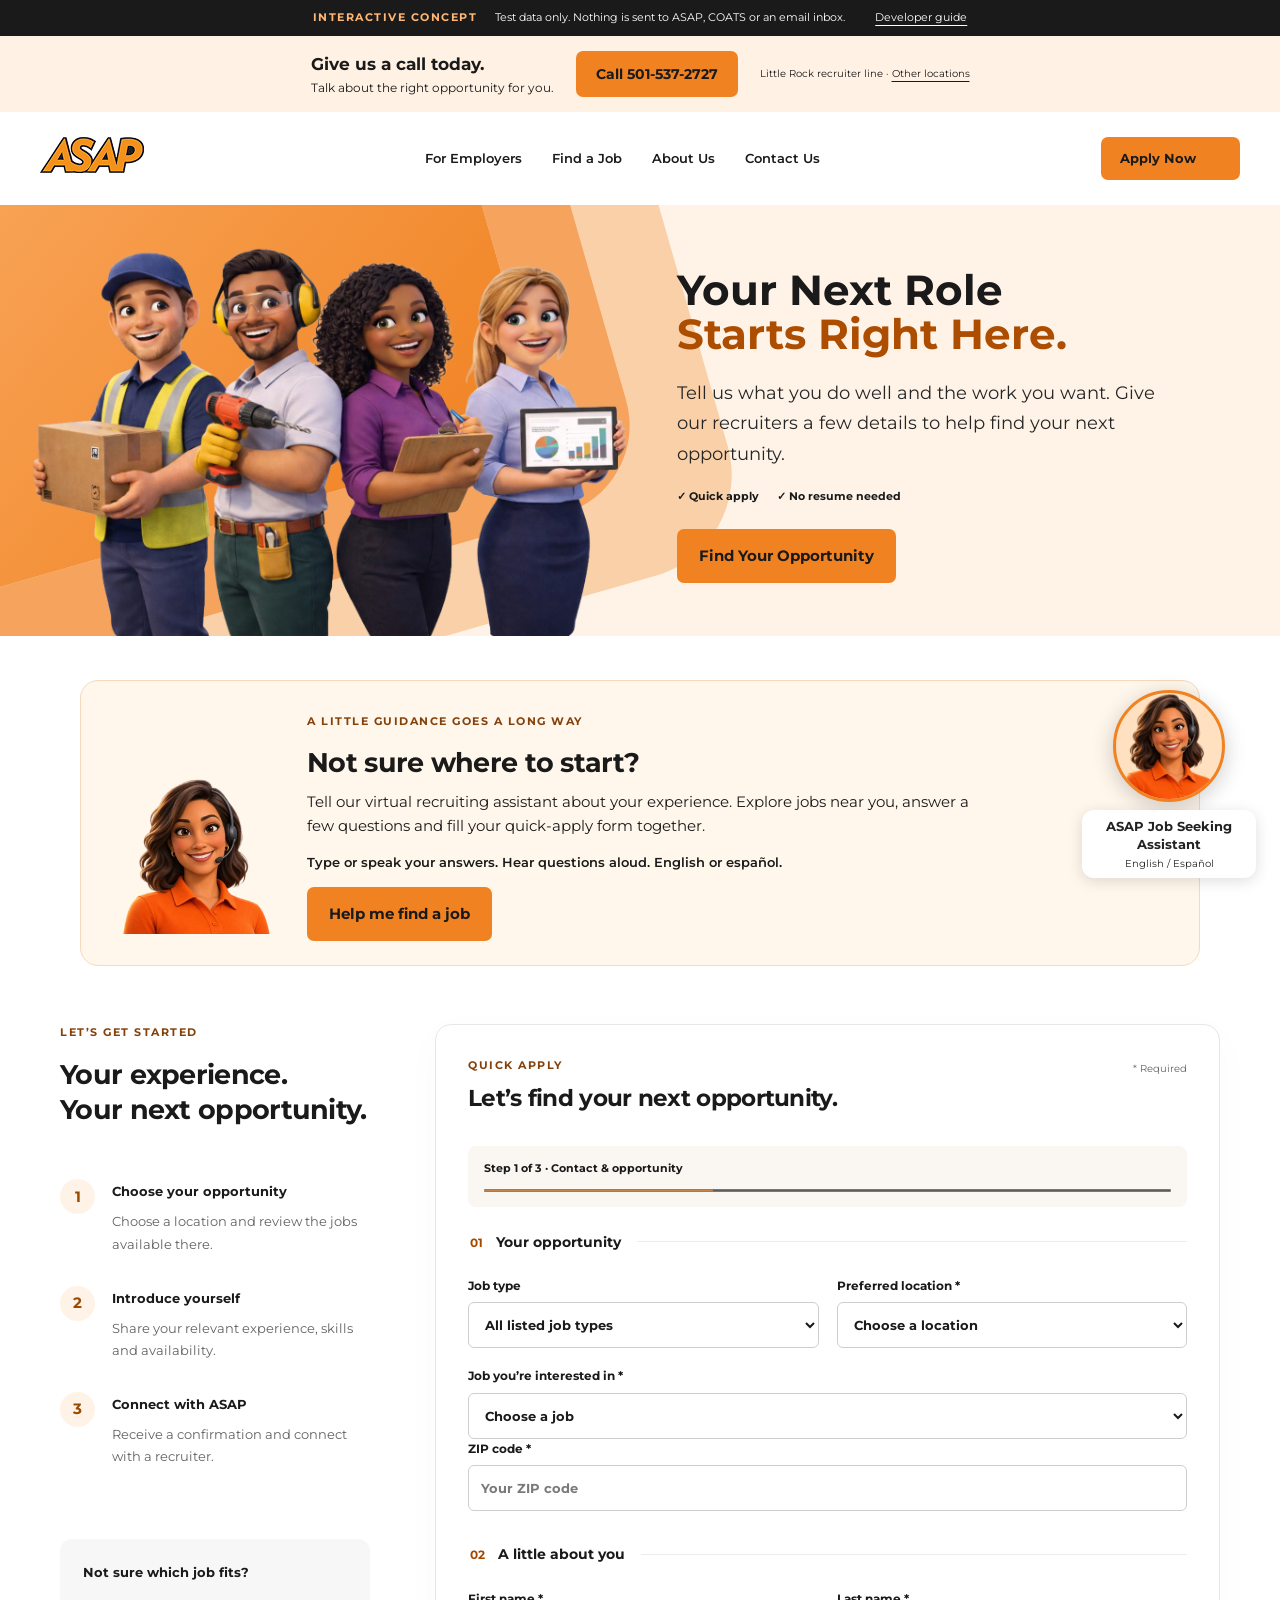
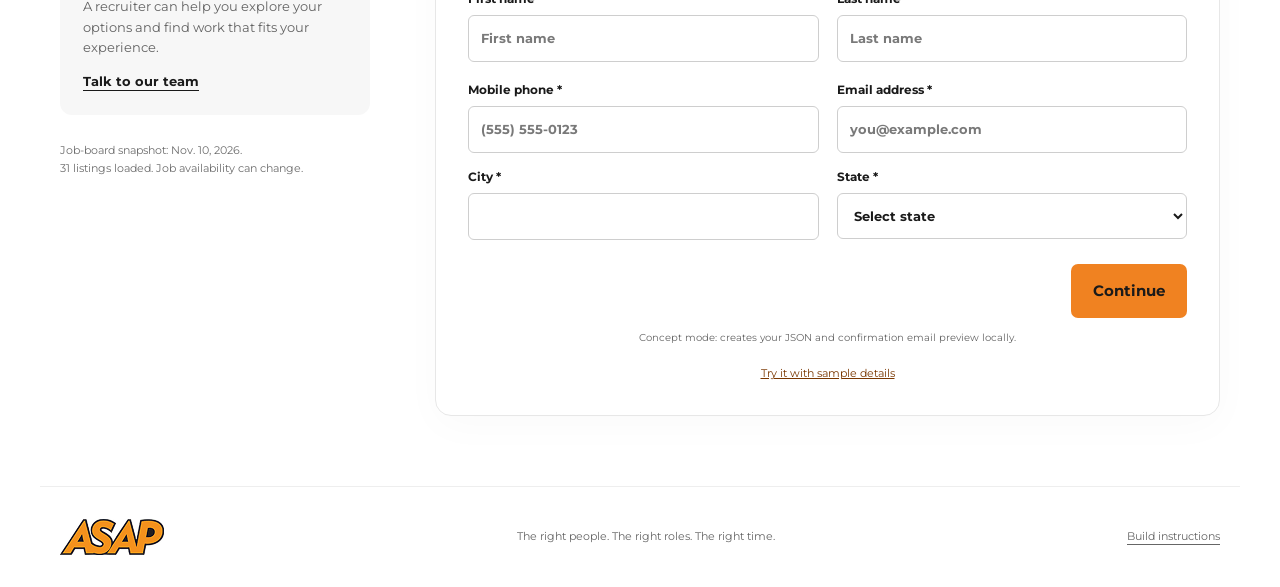
==== quick-apply/index.html @ 5addfa4e "Default to Google UK English Female and prioritize UK female device voices" ====
<!doctype html><html lang="en"><head><meta charset="utf-8"><meta name="viewport" content="width=device-width,initial-scale=1"><meta name="robots" content="noindex,nofollow"><title>Quick Apply | ASAP Personnel Services</title><link rel="stylesheet" href="styles.css?v=20261110-audio1"><link rel="stylesheet" href="recruiter.css?v=20261110-columns1"></head><body>
<div class="concept"><span>INTERACTIVE CONCEPT</span> Test data only. Nothing is sent to ASAP, COATS or an email inbox. <a href="build-guide.html">Developer guide </a></div>
<section class="call-banner" aria-label="Talk with an ASAP recruiter"><div><strong>Give us a call today.</strong><span>Talk about the right opportunity for you.</span></div><a class="button" href="tel:+15015372727">Call 501-537-2727</a><small>Little Rock recruiter line · <a href="https://asapworksforme.com/contact-us/" target="_blank" rel="noopener">Other locations</a></small></section><header><a href="https://asapworksforme.com/" aria-label="ASAP home"><img src="assets/logo.png" width="104" height="36" alt="ASAP Personnel Services"></a><nav aria-label="Main navigation"><a href="https://asapworksforme.com/for-employers/">For Employers</a><a href="https://asapworksforme.com/job-openings/">Find a Job</a><a href="https://asapworksforme.com/about-us/">About Us</a><a href="https://asapworksforme.com/contact-us/">Contact Us</a></nav><a class="button small" href="#application">Apply Now <span></span></a></header>
<main><noscript><p>This concept needs JavaScript. <a href="https://asapworksforme.com/contact-us/">Contact ASAP for help.</a></p></noscript><section class="hero"><div class="hero-art"><img src="assets/hero-industries.webp" alt="ASAP illustrated warehouse, skilled trade and office professionals"></div><div class="hero-copy"><h1>Your Next Role<br><em>Starts Right Here.</em></h1><p class="intro">Tell us what you do well and the work you want. Give our recruiters a few details to help find your next opportunity.</p><div class="pills"><span>✓ Quick apply</span><span>✓ No resume needed</span></div><a class="button" href="#application">Find Your Opportunity</a></div></section>
<section class="recruiter-intro" aria-labelledby="recruiterIntro"><img src="assets/recruiter.webp" alt="Illustrated ASAP recruiting assistant"><div><p class="eyebrow">A LITTLE GUIDANCE GOES A LONG WAY</p><h2 id="recruiterIntro">Not sure where to start?</h2><p>Tell our virtual recruiting assistant about your experience. Explore jobs near you, answer a few questions and fill your quick-apply form together.</p><p class="recruiter-language">Type or speak your answers. Hear questions aloud. English or español.</p><button type="button" class="button" id="openRecruiter">Help me find a job</button></div></section><div class="workspace"><aside><p class="eyebrow">LET’S GET STARTED</p><h2>Your experience.<br>Your next opportunity.</h2><ol class="steps"><li><b>1</b><div><strong>Choose your opportunity</strong><p>Choose a location and review the jobs available there.</p></div></li><li><b>2</b><div><strong>Introduce yourself</strong><p>Share your relevant experience, skills and availability.</p></div></li><li><b>3</b><div><strong>Connect with ASAP</strong><p>Receive a confirmation and connect with a recruiter.</p></div></li></ol><div class="help"><strong>Not sure which job fits?</strong><p>A recruiter can help you explore your options and find work that fits your experience.</p><a href="https://asapworksforme.com/contact-us/">Talk to our team </a></div><p class="source-note">Job-board snapshot: Nov. 10, 2026.<br><span id="jobCount"></span> Job availability can change.</p></aside>
<section class="form-card" id="application"><div class="form-title"><div><p class="eyebrow">QUICK APPLY</p><h2>Let’s find your next opportunity.</h2></div><span class="required-note">* Required</span></div><div class="form-progress" aria-label="Application progress"><span id="stepLabel">Step 1 of 3 · Contact &amp; opportunity</span><progress id="progress" max="3" value="1"></progress></div><form id="applyForm" novalidate><section class="form-step" data-step="0"><fieldset><legend><span>01</span> Your opportunity</legend><div id="campaignNotice" class="campaign-notice" hidden>Prefilled from a Facebook ad. You can change your selections.</div><div class="grid"><label>Job type<select id="typeFilter"><option value="">All listed job types</option></select></label><label>Preferred location *<select id="branch" required><option value="">Choose a location</option></select></label><label class="wide">Job you’re interested in *<select id="job" required><option value="">Choose a job</option></select></label></div><p id="emptyJobs" class="section-note" hidden>No jobs match these filters. Try another job type or location.</p><div id="jobDetail" class="job-detail" hidden></div><section id="requirementsPanel" class="requirements-panel" hidden aria-labelledby="requirementsTitle"><h3 id="requirementsTitle">Requirements from the job listing</h3><ul id="requirementsList"></ul><p id="requirementsNote" class="section-note"></p><p class="section-note">Items marked “preferred” are preferences, not minimum requirements.</p><fieldset class="minimum"><legend>Meets the minimum requirements: *</legend><label class="check"><input type="radio" name="minimum" id="minimumYes" value="yes"><span>Yes: Continue</span></label><label class="check"><input type="radio" name="minimum" id="minimumNo" value="no"><span>No</span></label></fieldset><div id="noRequirementsHint" hidden><p class="section-note">Choose another position now, or continue to review your information. You’ll need to choose a position whose minimum requirements you meet before submitting.</p><button type="button" class="outline" id="changePosition">Choose another position</button></div></section><label>ZIP code *<input id="zip" autocomplete="postal-code" inputmode="numeric" pattern="[0-9]{5}(-[0-9]{4})?" maxlength="10" placeholder="Your ZIP code" required></label></fieldset>
<fieldset><legend><span>02</span> A little about you</legend><div class="grid"><label>First name *<input id="firstName" autocomplete="given-name" maxlength="80" required placeholder="First name"></label><label>Last name *<input id="lastName" autocomplete="family-name" maxlength="80" required placeholder="Last name"></label><label>Mobile phone *<input id="phone" type="tel" autocomplete="tel" inputmode="tel" maxlength="25" placeholder="(555) 555-0123" required></label><label>Email address *<input id="email" type="email" autocomplete="email" maxlength="254" placeholder="you@example.com" required></label></div></fieldset>
<div class="grid"><label>City *<input id="city" required maxlength="80" autocomplete="address-level2"></label><label>State *<select id="state" required><option value="">Select state</option><option>AR</option><option>TX</option><option value="other">Another state</option></select></label></div><label id="otherStateLabel" hidden>Other state *<input id="otherState" maxlength="60"></label></section>
<section class="form-step" data-step="1" hidden><h3>What experience would you bring?</h3><p class="section-note">A few details help a recruiter understand your fit. No resume or full work history needed.</p><div class="grid"><label>Experience in this kind of work *<select id="experience" required><option value="">Select experience</option><option>No experience yet</option><option>Less than 1 year</option><option>1-2 years</option><option>3-4 years</option><option>5+ years</option></select></label><label>Most recent relevant job title<input id="recentTitle" maxlength="120" placeholder="For example, warehouse associate"></label><label class="wide">Relevant experience or skills *<textarea id="skills" required maxlength="1500" rows="3" placeholder="What have you done that relates to this job? Mention equipment, duties or training. New to this work? Tell us what you’d bring."></textarea></label></div>
<div id="screening" class="screening"></div>
<details><summary>Add licenses, certifications or other details</summary><label>Licenses or certifications<input id="certifications" maxlength="300" placeholder="Type only, no license or ID numbers"></label><label>Anything else you’d like the recruiter to know?<textarea id="notes" maxlength="1000" rows="2"></textarea></label></details>
<fieldset><legend>Availability</legend><div class="grid"><label>When could you start? *<select id="startAvailability" required><option value="">Select availability</option><option>Immediately</option><option>Within 1 week</option><option>Within 2 weeks</option><option>More than 2 weeks</option><option>Need to discuss</option></select></label><label>Preferred shift *<select id="shift" required><option value="">Select shift</option><option>Day</option><option>Evening</option><option>Night</option><option>Flexible</option></select></label><label>Desired hourly pay (optional)<input id="desiredPay" type="number" min="0" max="1000" step="0.01" placeholder="USD per hour"></label><label>Can you reliably get to this job’s location? *<select id="transportation" required><option value="">Select</option><option>Yes</option><option>No</option><option>Need to discuss</option></select></label></div></fieldset></section>
<section class="form-step" data-step="2" hidden><h3>Ready to connect?</h3><p class="section-note">Review your details before sending them to an ASAP recruiter.</p><div id="reviewSummary" class="review-summary"></div><label class="check"><input type="checkbox" id="sms"><span>I’d like text updates about my application and job opportunities from ASAP. This is optional. Message and data rates may apply. Reply STOP to opt out.</span></label><p class="privacy">By submitting, you ask ASAP to contact you about your application. <a href="https://asapworksforme.com/privacy-policy/" target="_blank" rel="noopener">Privacy policy </a></p></section><p class="error" id="error" role="alert" tabindex="-1"></p><div class="form-controls"><button type="button" class="outline" id="backStep" hidden> Back</button><button type="button" class="button" id="nextStep">Continue </button></div><button class="button submit" type="submit" hidden>Submit application <span></span></button><p class="demo-caption">Concept mode: creates your JSON and confirmation email preview locally.</p><button class="sample" type="button" id="sample">Try it with sample details</button></form></section></div>
<section id="outputs" class="outputs" hidden><div><p class="eyebrow">CONCEPT OUTPUT</p><h2>Your application package</h2><p>Generated locally. Email delivery and COATS import have not occurred.</p></div><div class="actions"><button class="button" id="downloadJson">Download JSON </button><button class="outline" id="downloadEmail">Download email draft </button><button class="outline" id="showPopup">View thank-you popup</button></div><div class="output-grid"><details><summary>View application JSON</summary><pre id="jsonPreview"></pre></details><details open><summary>View confirmation email</summary><div class="email-preview"><p><b>To:</b> <span id="emailTo"></span></p><p><b>Subject:</b> <span id="emailSubject"></span></p><hr><div id="emailBody"></div></div></details></div></section>
</main><footer><img src="assets/logo.png" width="104" height="36" alt="ASAP"><p>The right people. The right roles. The right time.</p><a href="build-guide.html">Build instructions</a></footer>
<dialog id="thanks" aria-labelledby="thanksTitle"><button class="close" id="closeDialog" aria-label="Close confirmation">×</button><div class="success-icon">✓</div><p class="eyebrow">YOUR NEXT STEP STARTS HERE</p><h2 id="thanksTitle">Thank you for applying.</h2><p id="thanksMessage"></p><div class="next-step"><strong>What happens next?</strong><p>A recruiter reviews your experience and follows up about the role or other opportunities. Keep your application reference for your records.</p><p id="receiptReference"></p></div><p class="demo-caption">Preview only. No email was sent and no application was submitted.</p><button class="button" id="viewOutputs">View generated files </button></dialog>
<dialog id="requirementsDialog" aria-labelledby="requirementsDialogTitle"><h2 id="requirementsDialogTitle">Let’s find another opportunity.</h2><p>You indicated that you do not meet the minimum requirements for this position. ASAP has other positions available you may qualify for. Please choose another position.</p><button type="button" class="button" id="chooseAnother">Choose another position</button></dialog>
<button type="button" id="chatLauncher" aria-controls="recruiterChat" aria-expanded="false"><img src="assets/recruiter.webp" alt=""><span>ASAP Job Seeking Assistant<small>English / Español</small></span></button>
<dialog id="recruiterChat" aria-labelledby="chatTitle">
<div class="chat-header"><img src="assets/recruiter.webp" alt=""><div><h2 id="chatTitle">ASAP Job Seeking Assistant</h2><p id="chatSubtitle">Virtual recruiting assistant</p></div><button type="button" id="closeChat" aria-label="Close chat">×</button></div>
<div class="chat-settings"><label><span id="languageLabel">Language</span><select id="chatLanguage"><option value="en">English</option><option value="es">Spanish / Español</option></select></label><label class="chat-speak"><input type="checkbox" id="readAloud"><span id="readAloudLabel">Read questions aloud</span></label><button type="button" id="repeatQuestion">Hear again</button><label class="voice-setting" hidden><span id="voiceLabel">Voice</span><select id="chatVoice" aria-label="Speaking voice"><option>Loading device voices</option></select></label></div>
<p class="chat-demo" id="chatDemo">Concept: use sample details. Nothing is sent to ASAP.</p>
<div class="chat-columns"><section class="chat-conversation" aria-label="Assistant question"><div id="chatMessages" role="log" aria-live="polite" aria-relevant="additions text"></div>
</section><section class="chat-response" aria-label="Your response"><div id="chatChoices" aria-label="Suggested answers"></div><nav id="chatPages" aria-label="More answers" hidden></nav>
<form id="chatForm"><label for="chatInput" id="chatInputLabel">Your answer</label><textarea id="chatInput" rows="1" maxlength="1500" placeholder="Type here or use the microphone"></textarea><div class="chat-input-actions"><button type="button" id="chatMic">Use microphone</button><button type="submit" id="chatSend">Send answer</button></div></form>
<p id="chatStatus" role="status"></p></section></div><div class="chat-bottom"><button type="button" id="chatBack">Previous question</button><button type="button" id="chatRestart">Start over</button><a href="tel:+15015372727" id="humanRecruiter">Call 501-537-2727</a></div>
</dialog>
<dialog id="voiceConsent" aria-labelledby="voiceTitle"><h2 id="voiceTitle">Use voice input?</h2><p id="voiceNotice">Your browser may send audio to its speech service to turn it into text. This concept does not save audio. You can edit the words before sending them, or keep typing.</p><button type="button" class="button" id="allowVoice">Use microphone</button><button type="button" class="outline" id="cancelVoice">Keep typing</button></dialog>
<script src="jobs.js?v=20261110-audio1"></script><script src="app.js?v=20261110-audio1"></script><script src="recruiter-data.js?v=20261110-audio1"></script><script src="audio/manifest.js?v=20261110-audio1"></script><script src="saved-audio.js?v=20261110-audio1"></script><script src="recruiter.js?v=20261110-ukfemale2"></script></body></html>
---- quick-apply/styles.css ----
@font-face{font-family:Montserrat;src:url('assets/montserrat-400.ttf');font-style:normal;font-weight:400;font-display:swap}@font-face{font-family:Montserrat;src:url('assets/montserrat-600.ttf');font-style:normal;font-weight:600;font-display:swap}@font-face{font-family:Montserrat;src:url('assets/montserrat-700.ttf');font-style:normal;font-weight:700;font-display:swap}*{box-sizing:border-box}html{scroll-behavior:smooth}body{margin:0;color:#1a1a1a;background:#fff;font-family:Montserrat,Arial,sans-serif;font-size:15px;line-height:1.6}a{color:inherit;text-underline-offset:4px}button,input,select,textarea{font:inherit}button,a,input,select,summary{touch-action:manipulation}button{cursor:pointer}button:focus-visible,a:focus-visible,summary:focus-visible{outline:3px solid #a84c00;outline-offset:4px}.concept{background:#1a1a1a;color:#fff;padding:9px 5%;font-size:11px;text-align:center;display:flex;gap:18px;justify-content:center;flex-wrap:wrap}.concept span{color:#ffb773;font-weight:800;letter-spacing:1.5px}.concept a{margin-left:12px}header{max-width:1280px;margin:auto;padding:25px 40px;display:flex;align-items:center;justify-content:space-between;gap:30px}nav{display:flex;gap:30px}nav a{text-decoration:none;font-size:13px;font-weight:600}.button,.outline{border:0;background:#f08221;border-radius:7px;display:inline-flex;align-items:center;justify-content:center;gap:25px;padding:15px 22px;color:#1a1a1a;font-weight:750;text-decoration:none}.button:hover{background:#e87512}.small{padding:11px 19px;font-size:13px}.hero{max-width:1280px;margin:0 auto;display:grid;grid-template-columns:1.16fr 1fr;padding:40px 40px 0;align-items:center;gap:30px;background:linear-gradient(110deg,#fff 35%,#fef3e6 100%);border-radius:24px;overflow:hidden}.eyebrow{font-size:11px;font-weight:800;letter-spacing:1.5px;margin:0 0 16px;color:#85410a}h1{font-size:clamp(38px,4.4vw,60px);line-height:1.12;letter-spacing:-2px;font-weight:750;margin:14px 0 20px}h1 em{font-style:normal;color:#bb5600}h2{font-size:27px;line-height:1.3;letter-spacing:-.7px;margin:8px 0 22px}.intro{max-width:510px;color:#545454;font-size:17px;line-height:1.8}.pills{display:flex;gap:18px;flex-wrap:wrap;font-size:11px;font-weight:650;margin:28px 0 40px}.hero-art{position:relative;height:350px;align-self:end}.hero-art img{height:100%;width:100%;object-fit:contain;object-position:bottom}.art-note{position:absolute;background:white;padding:13px 20px;border-radius:9px;bottom:26px;right:0;box-shadow:0 5px 30px #0001;font-size:13px}.workspace{max-width:1200px;margin:58px auto 70px;display:grid;grid-template-columns:310px 1fr;gap:65px;padding:0 20px}.steps{list-style:none;padding:6px 0;margin:0}.steps li{display:flex;gap:17px;margin:24px 0}.steps b{background:#fef3e6;flex:0 0 35px;height:35px;border-radius:50%;display:grid;place-items:center;color:#9b4900}.steps strong{font-size:13px}.steps p{font-size:13px;color:#626262;margin:7px 0;line-height:1.7}.help{background:#f7f7f7;border-radius:12px;padding:23px;margin-top:35px;font-size:13px}.help p{color:#626262}.help a{font-weight:700}.source-note{font-size:11px;color:#6d6d6d;margin-top:27px}.form-card{border:1px solid #e7e7e7;border-radius:16px;padding:32px;box-shadow:0 10px 40px #00000006}.form-title{display:flex;justify-content:space-between;gap:15px}.form-title h2{font-size:23px}.required-note{font-size:10px;white-space:nowrap;color:#656565;padding-top:4px}.form-title .eyebrow{margin-bottom:10px}fieldset{border:0;border-top:1px solid #ececec;padding:23px 0 14px;margin:18px 0 0;min-width:0}legend{font-size:14px;font-weight:750;padding-right:16px}legend span{color:#a44a00;margin-right:9px;font-size:12px}legend small{color:#737373;font-weight:400;margin-left:10px}.grid{display:grid;grid-template-columns:1fr 1fr;gap:18px}.wide{grid-column:1/-1}label{font-size:12px;font-weight:650;display:block}input:not([type=checkbox]),select,textarea{width:100%;padding:12px;border:1px solid #cecece;border-radius:6px;background:#fff;color:#1a1a1a;margin-top:7px;font-size:13px;min-height:46px}input:focus,select:focus,textarea:focus{outline:2px solid #f08221;outline-offset:1px}input::placeholder,textarea::placeholder{color:#797979}select{padding-right:24px}.job-detail{background:#fef3e6;border-left:3px solid #f08221;padding:13px 16px;font-size:12px;margin:18px 0}.job-detail p{margin:3px 0}.job-detail a{font-weight:700}.upload{padding:18px;border:1px dashed #b5b5b5;border-radius:7px;background:#fcfcfc}.upload input{border:none;background:transparent;padding:0}.upload span{display:block;font-size:10px;font-weight:400;color:#606060}.extra{margin-top:16px}details{margin-top:19px}summary{font-size:12px;font-weight:650;cursor:pointer}input[type=checkbox]{accent-color:#a54c00;width:18px;height:18px;flex-shrink:0;margin:2px 0}.check{display:flex;gap:12px;line-height:1.7;font-size:11px;font-weight:400;margin-top:18px}.privacy{color:#666;font-size:10px;margin:18px 0}.submit{width:100%;justify-content:space-between}.demo-caption{font-size:10px;text-align:center;color:#666;margin:12px 0}.sample{display:block;border:0;background:none;text-decoration:underline;margin:18px auto 0;font-size:11px;color:#7a3700}.error{font-size:12px;color:#a62121}.outputs{max-width:1160px;margin:40px auto;padding:30px;border:1px solid #ddd;border-radius:14px}.outputs>div>p{font-size:13px}.actions{display:flex;flex-wrap:wrap;gap:12px}.actions button{font-size:12px}.outline{background:#fff;border:1px solid #ccc}.output-grid{display:grid;grid-template-columns:1fr 1fr;gap:25px}pre{font-size:11px;background:#f6f6f6;padding:18px;max-height:400px;overflow:auto;white-space:pre-wrap;overflow-wrap:anywhere}.email-preview{font-size:12px;padding:15px;background:#f8f8f8}.email-preview #emailBody{white-space:pre-wrap;overflow-wrap:anywhere}footer{border-top:1px solid #eee;display:flex;align-items:center;justify-content:space-between;gap:30px;max-width:1200px;margin:auto;padding:30px 20px;font-size:11px;color:#666}dialog{border:0;border-radius:18px;max-width:540px;width:calc(100% - 32px);padding:40px;text-align:center;box-shadow:0 24px 90px #0003}dialog::backdrop{background:#14141499;backdrop-filter:blur(4px)}dialog h2{font-size:29px}dialog p{font-size:14px;color:#555}.close{position:absolute;right:15px;top:10px;border:0;background:transparent;font-size:28px}.success-icon{width:60px;height:60px;display:grid;place-items:center;background:#fef3e6;border-radius:50%;margin:0 auto 25px;color:#a34a00;font-size:30px}.next-step{background:#f7f7f7;border-radius:8px;padding:18px;margin:20px 0;font-size:12px}.next-step p{font-size:12px}.next-step a{font-weight:700}dialog .demo-caption{font-size:10px}.guide{max-width:900px;margin:40px auto;padding:25px}.guide h2{margin-top:42px}.guide table{border-collapse:collapse;width:100%;font-size:12px}.guide td,.guide th{padding:10px;border:1px solid #ddd;text-align:left}.guide code{overflow-wrap:anywhere}.guide li{margin:10px 0}@media(max-width:900px){nav{gap:15px}.workspace{grid-template-columns:240px 1fr;gap:25px}.form-card{padding:24px}.hero{margin:0 15px}.hero-art{height:300px}.pills{gap:10px}}@media(max-width:680px){header{padding:20px;gap:10px}nav{display:none}.concept{font-size:10px;gap:4px;padding:9px 18px}.concept a{margin-left:8px}.hero{grid-template-columns:1fr;padding:28px 23px 0;gap:0}.hero-art{height:230px}h1{font-size:42px}.intro{font-size:15px}.pills{margin:23px 0 8px}.art-note{font-size:11px;bottom:14px}.workspace{display:flex;flex-direction:column;margin:32px auto;padding:0 15px}.workspace aside>h2,.steps,.help,.workspace aside>.eyebrow{display:none}.source-note{margin:0;font-size:10px}.form-card{padding:22px 18px}.form-title h2{font-size:22px}.grid{grid-template-columns:1fr;gap:15px}.output-grid{grid-template-columns:1fr}.outputs{margin:30px 15px;padding:20px}footer{flex-wrap:wrap;gap:12px}dialog{padding:30px 20px}.guide{padding:20px}.guide table{display:block;overflow:auto}}
[hidden]{display:none!important}.form-progress{background:#faf7f3;border-radius:8px;padding:14px 16px;margin:10px 0 24px;font-size:11px;font-weight:650}progress{display:block;width:100%;height:5px;accent-color:#f08221;margin-top:10px}.form-controls{display:flex;justify-content:space-between;gap:15px;margin-top:24px}.form-controls #nextStep{margin-left:auto}.section-note{color:#656565;font-size:12px}.field-heading{font-size:12px;font-weight:650;margin:22px 0 10px}.checks{display:grid;grid-template-columns:1fr 1fr;gap:8px}.checks .check{margin:0}.history-block{border:1px solid #ddd;border-radius:8px;padding:15px}.review-summary{font-size:12px;background:#faf7f3;padding:18px;border-radius:8px;overflow-wrap:anywhere}.review-summary h4{margin:20px 0 7px}.review-summary p{margin:6px 0}.form-step h3{font-size:20px}
.screening{background:#fef3e6;padding:18px;border-radius:8px;margin:22px 0}.screening h4{margin:0 0 12px;font-size:13px}.screening label+label{margin-top:14px}
@media(max-width:680px){.hero{padding-top:22px}.hero h1{font-size:34px;margin:10px 0 15px}.hero .intro{font-size:14px;line-height:1.65}.hero-art{height:145px}.hero .pills{font-size:10px;margin:16px 0 8px}.art-note{padding:9px 14px}.hero .eyebrow{font-size:9px}}
/* Match the industries hero: people left, two-color Montserrat heading right.
   The original geometric background is recreated in ASAP orange with CSS. */
.hero{position:relative;isolation:isolate;max-width:none;margin:0;border-radius:0;grid-template-columns:1.05fr 1fr;padding:40px max(30px,calc((100vw - 1280px)/2)) 0;gap:45px;background:#fef3e6;min-height:400px}
.hero:before{content:"";position:absolute;z-index:-1;width:720px;height:800px;left:-270px;top:-460px;transform:rotate(-16deg);border-radius:30px;background:linear-gradient(145deg,#ffbe82,#f08221);box-shadow:0 0 0 85px #f6a45d,0 0 0 170px #fad0a9}
.hero-art{height:auto;align-self:end;display:flex}.hero-art img{width:100%;height:auto;display:block}.hero-copy{padding:15px 30px 45px 0}.hero h1{font-size:42px;line-height:44px;font-weight:700;letter-spacing:0;text-transform:none;margin:0 0 22px}.hero h1 em{color:#ad4d00}.hero .intro{font-size:18px;line-height:1.7;color:#262626}.hero .pills{margin:18px 0 24px}.campaign-notice{padding:12px 14px;border-radius:6px;background:#fef3e6;font-size:12px;margin-bottom:20px}.requirements-panel{border:1px solid #e5d7ca;border-radius:8px;padding:18px;margin:20px 0}.requirements-panel h3{font-size:15px;margin:0 0 12px}.requirements-panel ul{padding-left:20px;font-size:12px}.requirements-panel li{margin:9px 0}.minimum{margin:18px 0 0;padding:10px 0 0}.minimum legend{font-size:12px}.minimum .check{font-size:13px;margin-top:10px;align-items:center}input[type=radio]{width:18px;height:18px;min-height:0;padding:0;margin:0;flex:0 0 18px;accent-color:#a54c00}.requirements-panel .outline{font-size:12px}.job-detail .location-note{margin-top:10px}
@media(max-width:900px){.hero{padding:30px 25px 0;gap:25px}.hero h1{font-size:36px;line-height:1.12}.hero-copy{padding-right:0}.hero .intro{font-size:16px}}
@media(max-width:680px){.hero{display:flex;flex-direction:column;padding:25px 23px 0;gap:20px;min-height:0}.hero-copy{order:0;padding:0;text-align:center}.hero-art{order:1;width:min(100%,420px);height:auto;align-self:center}.hero h1{font-size:32px;line-height:1.12}.hero .intro{font-size:14px}.hero .pills{justify-content:center}.hero .button{font-size:13px;padding:12px 20px}.hero:before{left:-600px;top:-350px}.requirements-panel{padding:15px}}
---- quick-apply/recruiter.css ----
.recruiter-intro{max-width:1120px;margin:44px auto 0;padding:24px 38px;background:#fff6ec;border:1px solid #f6d9bd;border-radius:18px;display:flex;align-items:center;gap:32px}.recruiter-intro>img{width:156px;height:170px;object-fit:contain;align-self:end}.recruiter-intro h2{margin:0 0 10px}.recruiter-intro p{max-width:690px;margin:8px 0 14px}.recruiter-language{font-size:13px;font-weight:600}#chatLauncher{position:fixed;right:24px;bottom:22px;z-index:25;display:flex;gap:10px;align-items:center;border:1px solid #edb887;border-radius:40px;background:#fff;color:#222;padding:6px 22px 6px 6px;box-shadow:0 5px 25px #0002;font-weight:700;font-size:13px}#chatLauncher img{width:54px;height:54px;border-radius:50%;background:#ffe0c0;object-fit:cover;object-position:top}#chatLauncher small{display:block;text-align:left;font-size:10px;font-weight:500}#recruiterChat{padding:0;width:min(660px,calc(100vw - 28px));max-width:660px;height:min(860px,calc(100dvh - 28px));max-height:calc(100dvh - 28px);border:0;border-radius:18px;box-shadow:0 20px 90px #0005;margin:auto}#recruiterChat[open]{display:flex;flex-direction:column}#recruiterChat::backdrop{background:#18181880}#recruiterChat *{box-sizing:border-box}#recruiterChat .chat-header{flex-shrink:0;display:flex;align-items:center;gap:13px;background:#222;color:#fff;padding:16px 22px}#recruiterChat .chat-header img{width:58px;height:62px;object-fit:cover;object-position:top;background:#ffd3a4;border-radius:50%}#recruiterChat h2{font-size:20px;margin:0;color:inherit;letter-spacing:-.4px}#recruiterChat .chat-header p{font-size:11px;margin:2px 0;color:#f4d3b4}#recruiterChat #closeChat{margin-left:auto;background:none;color:white;border:0;font-size:28px;padding:0 8px}#recruiterChat .chat-settings{display:flex;gap:14px;align-items:center;padding:10px 20px;border-bottom:1px solid #eee;flex-wrap:wrap}#recruiterChat .chat-settings label{font-size:11px}#recruiterChat .chat-settings select{padding:4px 7px;margin:0 0 0 6px;width:auto;font-size:12px}#recruiterChat .chat-speak{display:flex;align-items:center;gap:7px}#recruiterChat input[type=checkbox]{width:17px;height:17px;margin:0;accent-color:#a54c00}#recruiterChat .chat-demo{font-size:10px;padding:6px 20px;margin:0;background:#fff2e5;color:#5b3719}#chatMessages{flex:1;overflow-y:auto;padding:20px;min-height:100px;overscroll-behavior:contain;scroll-behavior:smooth}.chat-message{border-radius:14px;padding:13px 16px;background:#f3f3f3;max-width:94%;margin-bottom:12px;font-size:13px;white-space:pre-wrap;overflow-wrap:anywhere;line-height:1.7}.chat-message.user{background:#ffe2c6;margin-left:auto;width:fit-content}.chat-message .message-who{display:block;font-size:10px;color:#6d5544;font-weight:700;margin-bottom:4px}.chat-message details{font-size:11px;margin-top:9px}.chat-message summary{cursor:pointer;font-weight:600}.chat-message a{color:#874000}#chatChoices{display:flex;flex-wrap:wrap;gap:7px;padding:0 20px 10px;max-height:190px;overflow:auto;flex-shrink:0}#chatChoices button{padding:10px 13px;border-radius:8px;border:1px solid #dcb28c;background:white;color:#713800;font-size:12px;text-align:left;line-height:1.45;min-height:40px}#chatChoices button:hover{background:#fff2e4}#chatChoices button.job-choice{width:100%;display:block;color:#222}#chatChoices button.job-choice small{display:block;font-size:10px;color:#72533b;margin-top:3px}#chatForm{padding:8px 20px 0;border-top:1px solid #eee}#chatForm textarea{font-size:14px;padding:10px;margin:3px 0 8px;resize:none;max-height:100px}#chatForm label{font-size:11px}#chatForm .chat-input-actions{display:flex;gap:9px}#chatForm button{border:1px solid #d9d9d9;border-radius:7px;padding:10px 14px;background:#fff;font-size:12px}#chatForm #chatSend{background:#f08221;border-color:#f08221;margin-left:auto;font-weight:700}#chatForm #chatMic[aria-pressed=true]{background:#a82919;color:white}#chatStatus{font-size:10px;color:#644024;margin:5px 20px;min-height:16px}#recruiterChat .chat-bottom{display:flex;gap:12px;justify-content:space-between;padding:7px 20px 14px;flex-shrink:0}#recruiterChat .chat-bottom button,#repeatQuestion{border:0;background:none;text-decoration:underline;padding:0;color:#66452d;font-size:10px}#humanRecruiter{font-size:10px}#recruiterChat button:disabled{opacity:.45;cursor:default}.chat-review-row{display:block;margin-top:8px}.chat-review-row button{margin-left:8px;background:white;border:1px solid #ccc;border-radius:4px;font-size:10px;padding:3px 7px}#voiceConsent{max-width:460px}#voiceConsent button{margin:5px}body:has(#recruiterChat[open]){overflow:hidden}@media(max-width:650px){.recruiter-intro{margin:25px 15px 0;padding:22px;gap:15px;align-items:start}.recruiter-intro>img{width:76px;height:95px;align-self:start}.recruiter-intro h2{font-size:22px}.recruiter-intro p{font-size:12px}.recruiter-intro .eyebrow{font-size:9px}.recruiter-intro .button{font-size:12px;padding:12px}#chatLauncher{bottom:12px;right:12px}#recruiterChat{width:100vw;height:100dvh;max-height:100dvh;max-width:100vw;border-radius:0;margin:0}#recruiterChat .chat-header{padding:12px 15px}#recruiterChat .chat-settings{gap:9px;padding:8px 15px}#chatMessages{padding:14px}#chatChoices{padding-left:14px;padding-right:14px;max-height:160px}#chatForm{padding-left:14px;padding-right:14px}#recruiterChat .chat-bottom{padding-bottom:max(12px,env(safe-area-inset-bottom))}}

.call-banner{background:#fff1e3;display:flex;gap:22px;align-items:center;justify-content:center;padding:15px 25px;flex-wrap:wrap}.call-banner strong,.call-banner span{display:block}.call-banner strong{font-size:17px}.call-banner span{font-size:12px}.call-banner small{font-size:10px}.call-banner .button{padding:12px 20px;font-size:14px}#chatChoices a{padding:10px 13px;border:1px solid #dcb28c;border-radius:8px;background:#fff;color:#713800;font-size:12px;text-decoration:none;min-height:40px}#chatChoices a:hover{background:#fff2e4}@media(max-width:650px){.call-banner{gap:10px;text-align:center;padding:14px}.call-banner small{width:100%}.call-banner .button{padding:10px 15px}.call-banner strong{font-size:15px}.call-banner span{font-size:11px}}

#recruiterChat{text-align:left}#recruiterChat .chat-header,#chatForm{text-align:left}

#recruiterChat .voice-setting{width:100%;display:flex;align-items:center;gap:8px}#recruiterChat .voice-setting select{max-width:calc(100% - 45px);font-size:11px;flex:1;min-width:0}
/* Circular recruiter launcher with the name below the portrait. */
#chatLauncher{flex-direction:column;gap:8px;width:174px;padding:0;border:0;border-radius:0;background:transparent;box-shadow:none;text-align:center}
#chatLauncher img{width:112px;height:112px;box-sizing:border-box;border:3px solid #f08221;border-radius:50%;object-fit:cover;object-position:center top;background:#ffe0c0;box-shadow:0 5px 22px #0003}
#chatLauncher>span{display:block;padding:8px 10px;border-radius:12px;background:#fff;box-shadow:0 3px 15px #0002;line-height:1.35;font-size:13px}
#chatLauncher small{text-align:center;margin-top:3px}
#recruiterChat .chat-header{position:relative;flex-direction:column;gap:8px;text-align:center;padding:16px 45px}
#recruiterChat .chat-header img{width:88px;height:88px;border-radius:50%;object-fit:cover;object-position:center top;flex-shrink:0}
#recruiterChat .chat-header>div{text-align:center}
#recruiterChat #closeChat{position:absolute;right:12px;top:12px;margin:0}
@media(max-width:650px){#chatLauncher{width:150px;right:12px;bottom:12px}#chatLauncher img{width:94px;height:94px}#chatLauncher>span{font-size:12px}#recruiterChat .chat-header{padding:10px 42px;gap:5px}#recruiterChat .chat-header img{width:72px;height:72px}#recruiterChat h2{font-size:17px}}

/* Warm, dimensional controls that match the animated recruiter. */
#recruiterChat{background:#fffaf5;border:2px solid #f6c99f;border-radius:24px}
#recruiterChat .chat-header{background:linear-gradient(145deg,#34302d,#1a1a1a)}
#chatMessages{background:linear-gradient(180deg,#fffaf5,#fff3e7)}
.chat-message{background:#fff;border:1px solid #f3dcc7;box-shadow:0 3px 0 #f2dfce;font-size:18px;font-weight:650;line-height:1.6;border-radius:18px;padding:17px 19px}
.chat-message.user{font-size:15px;font-weight:500;background:#ffe4c9}
.chat-message .message-who{font-size:11px;letter-spacing:.07em;color:#855329}
#chatChoices{gap:10px;padding-top:8px;max-height:235px}
#chatChoices button,#chatChoices button.job-choice,#chatChoices a{background:#bf5000;color:#fff;border:1px solid #a94300;border-radius:13px;font-size:15px;font-weight:750;min-height:48px;padding:13px 17px;box-shadow:0 4px 0 #8d3900;animation:choice-appear .3s ease-out both;transition:transform .15s,background .15s,box-shadow .15s}
#chatChoices>:nth-child(2){animation-delay:40ms}#chatChoices>:nth-child(3){animation-delay:80ms}#chatChoices>:nth-child(4){animation-delay:120ms}
#chatChoices button:hover,#chatChoices a:hover{background:#a94300;transform:translateY(-2px);box-shadow:0 6px 0 #8d3900}
#chatChoices button.job-choice small{color:#fff2e7;font-size:12px;font-weight:550}
#chatForm{padding-top:12px;background:#fff}#chatForm label{font-size:14px;font-weight:700}
#chatForm textarea{border:2px solid #e4c7ac;border-radius:12px;font-size:16px}
#chatForm .chat-input-actions{align-items:stretch}
#chatForm #chatMic{display:flex;align-items:center;justify-content:center;gap:10px;background:#bf5000;border:1px solid #a94300;color:#fff;font-size:16px;font-weight:750;border-radius:13px;min-height:60px;box-shadow:0 3px 0 #8d3900;flex:1}
#chatForm #chatMic::before{content:'';display:block;width:42px;height:42px;flex:0 0 42px;background:white url('assets/microphone-cartoon.webp') center/cover no-repeat;border-radius:12px}
#chatForm #chatMic[aria-pressed=true]{background:#9c291c;box-shadow:0 0 0 4px #f7c4ad}
#chatForm #chatSend{background:#2d2926;border-color:#2d2926;color:#fff;font-size:15px;font-weight:750;border-radius:13px}
#recruiterChat .chat-bottom{padding:12px 16px 16px;gap:8px;flex-wrap:wrap;background:#fff}
#recruiterChat .chat-bottom button,#recruiterChat .chat-bottom a,#repeatQuestion{display:inline-flex;align-items:center;justify-content:center;min-height:42px;border:1px solid #be8e64;border-radius:10px;padding:9px 12px;background:#fff2e5;color:#703600;font-size:13px;font-weight:750;text-decoration:none}
#recruiterChat .chat-bottom a{background:#2d2926;color:#fff;border-color:#2d2926;flex:1}
#chatStatus{font-size:12px;line-height:1.5}
#recruiterChat button:focus-visible,#recruiterChat a:focus-visible{outline:3px solid #175b91;outline-offset:3px}
@keyframes choice-appear{from{opacity:0;transform:translateY(8px) scale(.98)}to{opacity:1;transform:translateY(0) scale(1)}}
@media(prefers-reduced-motion:reduce){#chatChoices button,#chatChoices a{animation:none;transition:none}}
@media(max-width:650px){#recruiterChat{border-radius:0;border:0}.chat-message{font-size:17px;padding:14px}#chatChoices{max-height:185px}#chatChoices button,#chatChoices a{font-size:14px}#chatForm #chatMic{font-size:14px}#chatForm #chatSend{padding:10px;font-size:13px}#recruiterChat .chat-bottom{padding-bottom:max(12px,env(safe-area-inset-bottom))}}

/* Focused application flow: current question, stable response controls. */
#recruiterChat{width:min(880px,calc(100vw - 32px));max-width:880px;height:auto;max-height:calc(100dvh - 24px);border-radius:24px;padding:0;overflow:auto}
#recruiterChat .chat-header{flex-direction:row;text-align:left;padding:12px 20px;gap:12px;background:#fff3e6;color:#28221e;border-bottom:1px solid #f0d3b8}
#recruiterChat .chat-header img{width:60px;height:60px;border:2px solid #ee9b53}
#recruiterChat .chat-header>div{text-align:left}#recruiterChat .chat-header p{color:#784c2a}
#recruiterChat h2{font-size:20px}#recruiterChat #closeChat{top:15px;right:14px;width:38px;height:38px;padding:0}
#recruiterChat .chat-settings{padding:8px 20px;gap:14px;background:#fff;flex-shrink:0}
#recruiterChat .chat-settings label{font-size:12px;font-weight:650}#recruiterChat .voice-setting{display:none}
#recruiterChat .chat-demo{font-size:10px;padding:5px 20px}
#chatMessages{flex:0 1 auto;overflow:visible;min-height:0;padding:14px 20px 8px;background:#fffaf5}
.chat-message{font-size:18px;font-weight:700;line-height:1.5;padding:0;border:0;box-shadow:none;background:transparent;max-width:100%;margin:0 0 10px}
.chat-message.user{font-size:13px;padding:7px 10px;margin-bottom:8px}.chat-message .message-who{font-size:10px;margin-bottom:5px}
#chatChoices{display:grid;grid-template-columns:repeat(2,minmax(0,1fr));gap:9px;padding:4px 20px 10px;max-height:none;overflow:visible;flex-shrink:0}
#chatChoices>[hidden]{display:none!important}#chatPages[hidden]{display:none!important}
#chatChoices button,#chatChoices button.job-choice,#chatChoices a{width:100%;margin:0;text-align:left;font-size:14px;padding:11px 14px;min-height:46px;box-shadow:0 3px 0 #8d3900}
#chatPages{display:flex;justify-content:center;align-items:center;gap:14px;padding:0 20px 10px;font-size:12px;font-weight:700}
#chatForm{padding:9px 20px 0;flex-shrink:0}#chatForm textarea{min-height:44px;height:44px;margin:5px 0 8px}
#chatForm #chatMic{min-height:48px;font-size:15px}#chatForm #chatMic::before{width:32px;height:32px;flex-basis:32px;border-radius:9px}
#recruiterChat .chat-bottom{padding:8px 20px 12px;flex-wrap:nowrap;display:grid;grid-template-columns:1fr 1fr 1.4fr}
#chatStatus{margin:4px 20px;min-height:0}#chatStatus:empty{display:none}
#recruiterChat button,#recruiterChat #closeChat,#recruiterChat #chatMic,#recruiterChat #chatSend,#recruiterChat #repeatQuestion,#recruiterChat .chat-bottom button,#recruiterChat .chat-bottom a,#recruiterChat #chatChoices a,#voiceConsent button{background:#bf5000;color:#fff;border:1px solid #a94300;font-weight:750;border-radius:10px;text-decoration:none}
#recruiterChat button:hover,#recruiterChat .chat-bottom a:hover,#voiceConsent button:hover{background:#a94300;color:#fff}
#recruiterChat button:disabled{opacity:1;background:#c48253;color:#fff;border-color:#b77649;box-shadow:none}
#chatPages button{padding:8px 14px;min-height:38px}#recruiterChat #repeatQuestion{font-size:12px;min-height:32px;padding:6px 10px}
@media(max-width:650px){#recruiterChat{width:calc(100vw - 12px);max-width:none;max-height:calc(100dvh - 12px);border-radius:18px;margin:auto;border:1px solid #f0d3b8}#recruiterChat .chat-header{padding:8px 12px;gap:9px}#recruiterChat .chat-header img{width:44px;height:44px}#recruiterChat h2{font-size:15px;max-width:235px}#recruiterChat .chat-header p{font-size:10px}#recruiterChat #closeChat{right:7px;top:8px;width:32px;height:32px}#recruiterChat .chat-settings{padding:6px 12px;gap:6px 10px}#recruiterChat .chat-settings label{font-size:11px}#chatMessages{padding:10px 12px 4px}.chat-message{font-size:16px;line-height:1.4}#chatChoices{padding:4px 12px 8px;gap:7px}#chatChoices button,#chatChoices a{font-size:12px;padding:9px 10px;min-height:44px}#chatForm{padding:7px 12px 0}#recruiterChat .chat-bottom{padding:7px 12px 10px;gap:5px}#recruiterChat .chat-bottom button,#recruiterChat .chat-bottom a{font-size:11px;padding:8px 5px;min-height:40px}}

/* Desktop conversation and response panels sit side by side. */
#recruiterChat{width:min(1180px,calc(100vw - 40px));max-width:1180px;height:auto;max-height:calc(100dvh - 24px)}
.chat-columns{display:grid;grid-template-columns:minmax(0,1.15fr) minmax(320px,1fr);min-height:0;flex:1 1 auto}
.chat-conversation{background:#fff6ed;padding:22px 26px;min-width:0}
.chat-response{background:#fff;padding:22px 24px;min-width:0;border-left:1px solid #efd6c0;display:flex;flex-direction:column;justify-content:center;gap:12px}
#chatMessages{padding:0;background:none;overflow:visible;max-height:none;flex:none}
.chat-message{font-size:20px;line-height:1.55;margin:0 0 12px;font-weight:700}
#chatChoices{grid-template-columns:1fr;padding:0;gap:10px;max-height:none;overflow:visible}
#chatChoices button,#chatChoices button.job-choice,#chatChoices a{font-size:15px;padding:12px 16px;min-height:46px}
#chatForm{padding:12px 0 0;background:none;margin:0;border-top:1px solid #efd6c0}
#chatForm textarea{height:56px;min-height:56px}#chatPages{padding:0}
#chatStatus{margin:0;font-size:12px}
#recruiterChat .chat-bottom{border-top:1px solid #efd6c0;padding:12px 22px;grid-template-columns:1fr 1fr 1.4fr;gap:12px}
#recruiterChat .chat-bottom button,#recruiterChat .chat-bottom a{font-size:14px;min-height:44px}
@media(min-width:760px) and (max-height:760px){.chat-conversation,.chat-response{padding:14px 20px}.chat-message{font-size:18px;line-height:1.45}#recruiterChat .chat-header{padding:8px 20px}#recruiterChat .chat-header img{width:46px;height:46px}#chatChoices{gap:7px}#chatChoices button,#chatChoices a{padding:9px 13px;min-height:42px}#recruiterChat .chat-bottom{padding:8px 20px}}
@media(max-width:759px){#recruiterChat{width:calc(100vw - 12px);max-height:calc(100dvh - 12px)}.chat-columns{grid-template-columns:1fr}.chat-conversation{padding:12px 14px}.chat-response{padding:10px 14px;border-left:0;border-top:1px solid #efd6c0;gap:8px}.chat-message{font-size:16px;line-height:1.4}#chatChoices{grid-template-columns:1fr 1fr;gap:7px}#chatChoices button,#chatChoices a{font-size:12px;padding:9px}#chatForm{padding-top:8px}#chatForm textarea{height:44px;min-height:44px}#recruiterChat .chat-bottom{gap:5px;padding:8px 12px}#recruiterChat .chat-bottom button,#recruiterChat .chat-bottom a{font-size:11px;min-height:40px}}
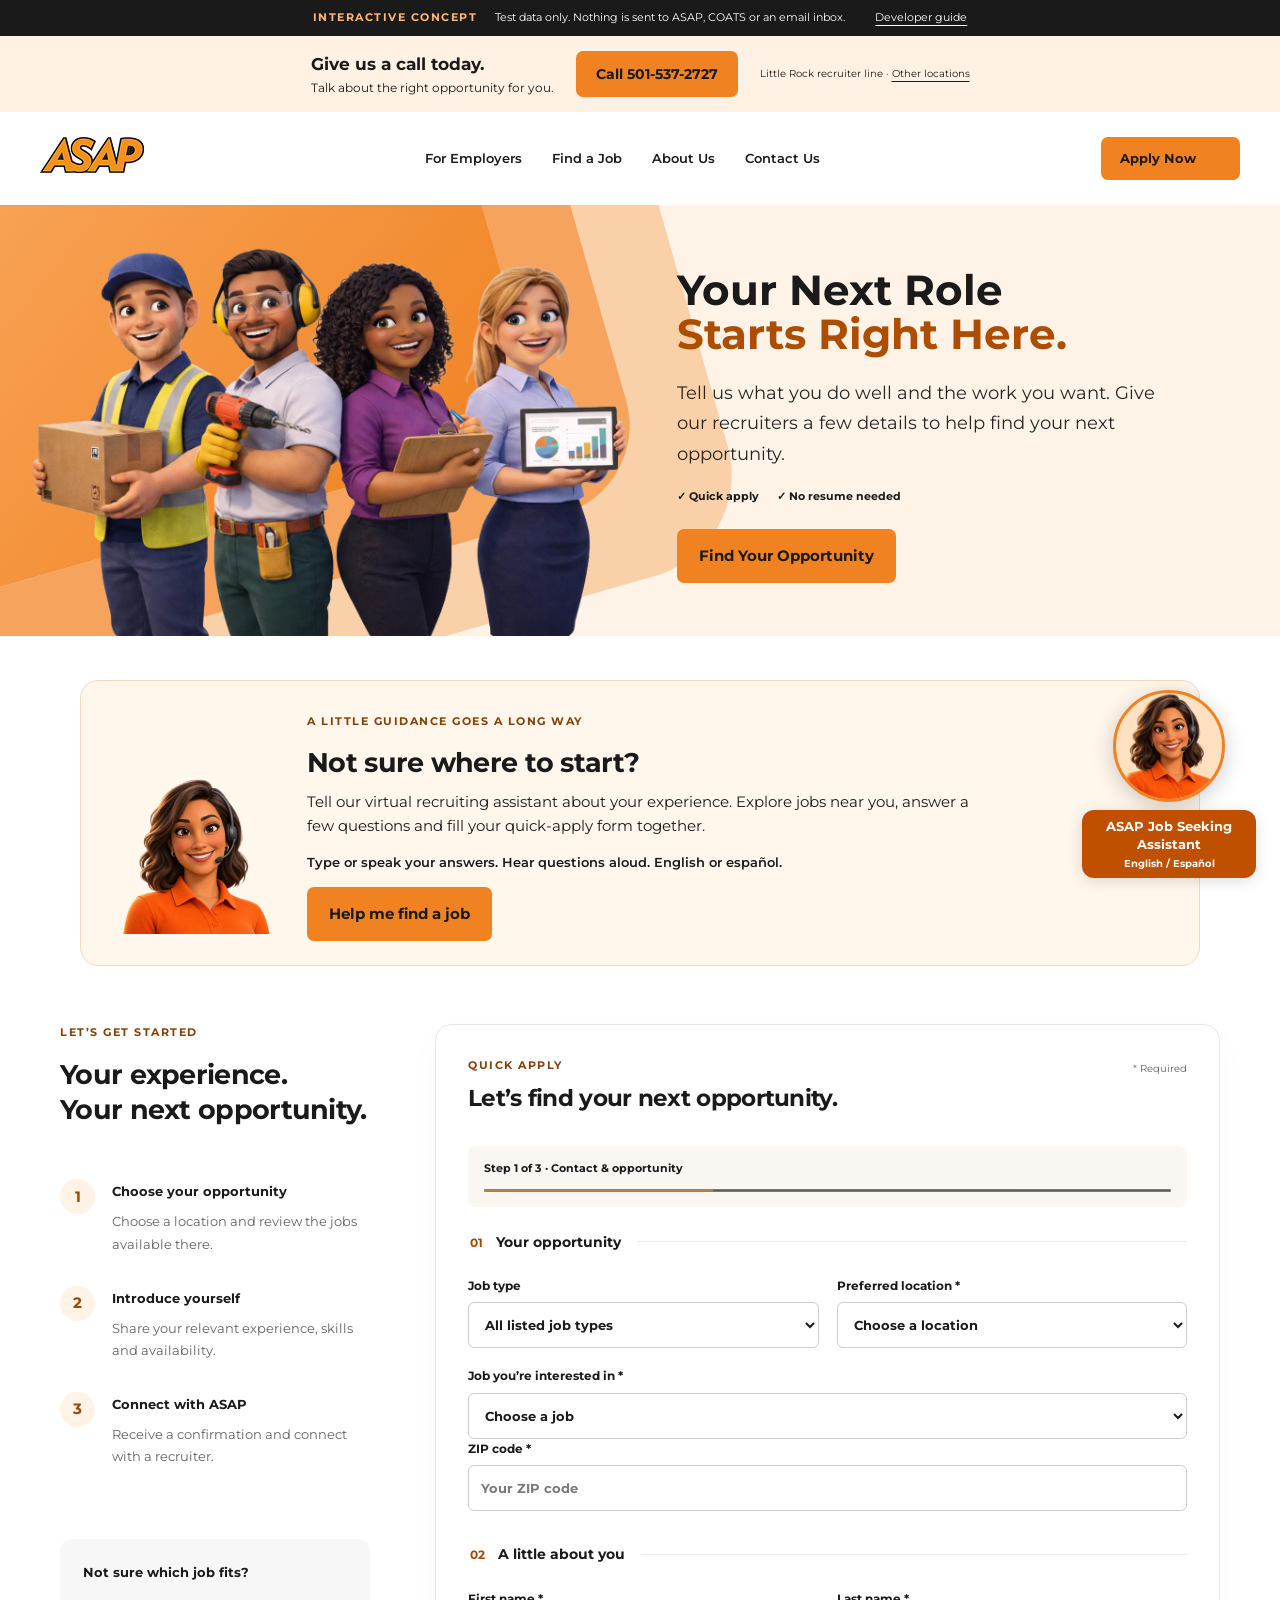
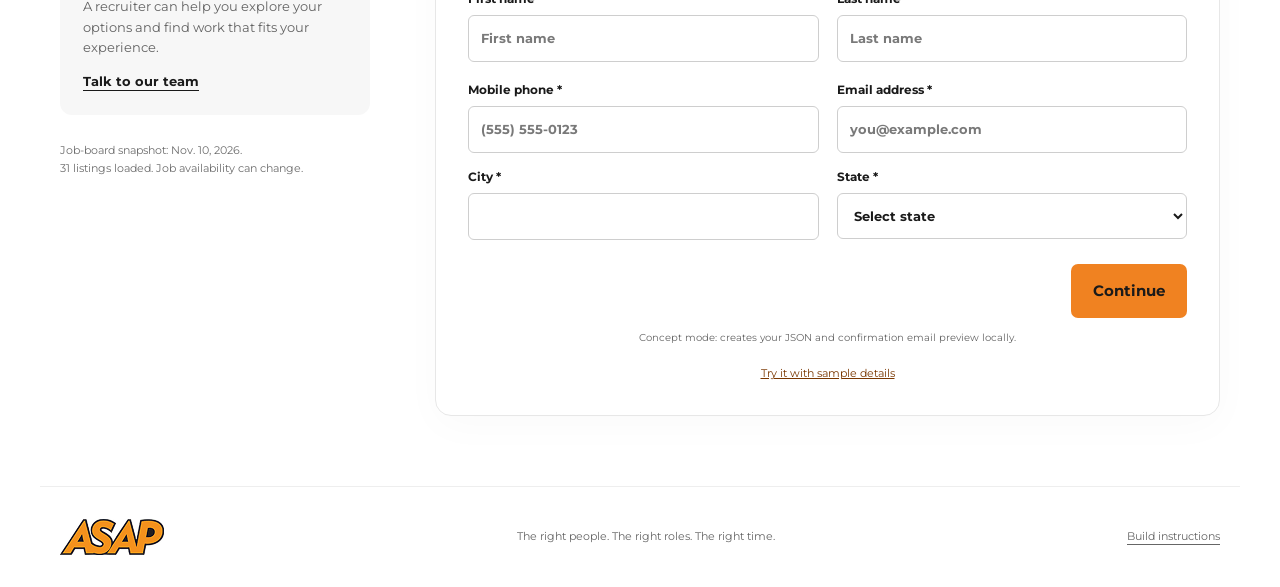
==== commit ca4b37e1: "Make assistant launcher label orange with bold white text" ====
--- a/quick-apply/index.html
+++ b/quick-apply/index.html
@@ -1,4 +1,4 @@
-<!doctype html><html lang="en"><head><meta charset="utf-8"><meta name="viewport" content="width=device-width,initial-scale=1"><meta name="robots" content="noindex,nofollow"><title>Quick Apply | ASAP Personnel Services</title><link rel="stylesheet" href="styles.css?v=20261110-audio1"><link rel="stylesheet" href="recruiter.css?v=20261110-columns1"></head><body>
+<!doctype html><html lang="en"><head><meta charset="utf-8"><meta name="viewport" content="width=device-width,initial-scale=1"><meta name="robots" content="noindex,nofollow"><title>Quick Apply | ASAP Personnel Services</title><link rel="stylesheet" href="styles.css?v=20261110-audio1"><link rel="stylesheet" href="recruiter.css?v=20261110-orange-label1"></head><body>
 <div class="concept"><span>INTERACTIVE CONCEPT</span> Test data only. Nothing is sent to ASAP, COATS or an email inbox. <a href="build-guide.html">Developer guide </a></div>
 <section class="call-banner" aria-label="Talk with an ASAP recruiter"><div><strong>Give us a call today.</strong><span>Talk about the right opportunity for you.</span></div><a class="button" href="tel:+15015372727">Call 501-537-2727</a><small>Little Rock recruiter line · <a href="https://asapworksforme.com/contact-us/" target="_blank" rel="noopener">Other locations</a></small></section><header><a href="https://asapworksforme.com/" aria-label="ASAP home"><img src="assets/logo.png" width="104" height="36" alt="ASAP Personnel Services"></a><nav aria-label="Main navigation"><a href="https://asapworksforme.com/for-employers/">For Employers</a><a href="https://asapworksforme.com/job-openings/">Find a Job</a><a href="https://asapworksforme.com/about-us/">About Us</a><a href="https://asapworksforme.com/contact-us/">Contact Us</a></nav><a class="button small" href="#application">Apply Now <span></span></a></header>
 <main><noscript><p>This concept needs JavaScript. <a href="https://asapworksforme.com/contact-us/">Contact ASAP for help.</a></p></noscript><section class="hero"><div class="hero-art"><img src="assets/hero-industries.webp" alt="ASAP illustrated warehouse, skilled trade and office professionals"></div><div class="hero-copy"><h1>Your Next Role<br><em>Starts Right Here.</em></h1><p class="intro">Tell us what you do well and the work you want. Give our recruiters a few details to help find your next opportunity.</p><div class="pills"><span>✓ Quick apply</span><span>✓ No resume needed</span></div><a class="button" href="#application">Find Your Opportunity</a></div></section>
@@ -18,12 +18,12 @@
 <button type="button" id="chatLauncher" aria-controls="recruiterChat" aria-expanded="false"><img src="assets/recruiter.webp" alt=""><span>ASAP Job Seeking Assistant<small>English / Español</small></span></button>
 <dialog id="recruiterChat" aria-labelledby="chatTitle">
 <div class="chat-header"><img src="assets/recruiter.webp" alt=""><div><h2 id="chatTitle">ASAP Job Seeking Assistant</h2><p id="chatSubtitle">Virtual recruiting assistant</p></div><button type="button" id="closeChat" aria-label="Close chat">×</button></div>
-<div class="chat-settings"><label><span id="languageLabel">Language</span><select id="chatLanguage"><option value="en">English</option><option value="es">Spanish / Español</option></select></label><label class="chat-speak"><input type="checkbox" id="readAloud"><span id="readAloudLabel">Read questions aloud</span></label><button type="button" id="repeatQuestion">Hear again</button><label class="voice-setting" hidden><span id="voiceLabel">Voice</span><select id="chatVoice" aria-label="Speaking voice"><option>Loading device voices</option></select></label></div>
+<div class="chat-settings"><label><span id="languageLabel">Language</span><select id="chatLanguage"><option value="en">English</option><option value="es">Spanish / Español</option></select></label><label class="chat-speak"><input type="checkbox" id="readAloud"><span id="readAloudLabel">Read questions aloud</span></label><button type="button" id="companyHelp">Ask about ASAP</button><button type="button" id="repeatQuestion">Hear again</button><label class="voice-setting" hidden><span id="voiceLabel">Voice</span><select id="chatVoice" aria-label="Speaking voice"><option>Loading device voices</option></select></label></div>
 <p class="chat-demo" id="chatDemo">Concept: use sample details. Nothing is sent to ASAP.</p>
 <div class="chat-columns"><section class="chat-conversation" aria-label="Assistant question"><div id="chatMessages" role="log" aria-live="polite" aria-relevant="additions text"></div>
-</section><section class="chat-response" aria-label="Your response"><div id="chatChoices" aria-label="Suggested answers"></div><nav id="chatPages" aria-label="More answers" hidden></nav>
+</section><section class="chat-response" aria-label="Your response"><p id="chatChoiceHint" class="chat-choice-hint">Review the options below and answer with one of them. Click an option, type it or tap the microphone to say it.</p><div id="chatChoices" aria-label="Suggested answers"></div><nav id="chatPages" aria-label="More answers" hidden></nav>
 <form id="chatForm"><label for="chatInput" id="chatInputLabel">Your answer</label><textarea id="chatInput" rows="1" maxlength="1500" placeholder="Type here or use the microphone"></textarea><div class="chat-input-actions"><button type="button" id="chatMic">Use microphone</button><button type="submit" id="chatSend">Send answer</button></div></form>
 <p id="chatStatus" role="status"></p></section></div><div class="chat-bottom"><button type="button" id="chatBack">Previous question</button><button type="button" id="chatRestart">Start over</button><a href="tel:+15015372727" id="humanRecruiter">Call 501-537-2727</a></div>
 </dialog>
 <dialog id="voiceConsent" aria-labelledby="voiceTitle"><h2 id="voiceTitle">Use voice input?</h2><p id="voiceNotice">Your browser may send audio to its speech service to turn it into text. This concept does not save audio. You can edit the words before sending them, or keep typing.</p><button type="button" class="button" id="allowVoice">Use microphone</button><button type="button" class="outline" id="cancelVoice">Keep typing</button></dialog>
-<script src="jobs.js?v=20261110-audio1"></script><script src="app.js?v=20261110-audio1"></script><script src="recruiter-data.js?v=20261110-audio1"></script><script src="audio/manifest.js?v=20261110-audio1"></script><script src="saved-audio.js?v=20261110-audio1"></script><script src="recruiter.js?v=20261110-ukfemale2"></script></body></html>
+<script src="jobs.js?v=20261110-audio1"></script><script src="app.js?v=20261110-audio1"></script><script src="recruiter-data.js?v=20261110-audio1"></script><script src="audio/manifest.js?v=20261110-audio1"></script><script src="saved-audio.js?v=20261110-audio1"></script><script src="site-index.js?v=20261110-help1"></script><script src="site-help.js?v=20261110-help1"></script><script src="recruiter.js?v=20261110-help1"></script></body></html>
--- a/quick-apply/recruiter.css
+++ b/quick-apply/recruiter.css
@@ -86,3 +86,11 @@
 #recruiterChat .chat-bottom button,#recruiterChat .chat-bottom a{font-size:14px;min-height:44px}
 @media(min-width:760px) and (max-height:760px){.chat-conversation,.chat-response{padding:14px 20px}.chat-message{font-size:18px;line-height:1.45}#recruiterChat .chat-header{padding:8px 20px}#recruiterChat .chat-header img{width:46px;height:46px}#chatChoices{gap:7px}#chatChoices button,#chatChoices a{padding:9px 13px;min-height:42px}#recruiterChat .chat-bottom{padding:8px 20px}}
 @media(max-width:759px){#recruiterChat{width:calc(100vw - 12px);max-height:calc(100dvh - 12px)}.chat-columns{grid-template-columns:1fr}.chat-conversation{padding:12px 14px}.chat-response{padding:10px 14px;border-left:0;border-top:1px solid #efd6c0;gap:8px}.chat-message{font-size:16px;line-height:1.4}#chatChoices{grid-template-columns:1fr 1fr;gap:7px}#chatChoices button,#chatChoices a{font-size:12px;padding:9px}#chatForm{padding-top:8px}#chatForm textarea{height:44px;min-height:44px}#recruiterChat .chat-bottom{gap:5px;padding:8px 12px}#recruiterChat .chat-bottom button,#recruiterChat .chat-bottom a{font-size:11px;min-height:40px}}
+
+#recruiterChat .chat-choice-hint{margin:0;color:#65432a;font-size:13px;line-height:1.45;font-weight:600}#recruiterChat .chat-choice-hint[hidden]{display:none}
+
+.asap-help-link{display:block;background:#bf5000;color:#fff!important;font-weight:800;padding:10px 14px;border-radius:10px;margin:8px 0;text-decoration:underline}.asap-help-link:focus-visible{outline:3px solid #163b69;outline-offset:3px}
+
+/* Orange label beneath the assistant portrait. */
+#chatLauncher>span{background:#bf5000;color:#fff;font-weight:800}
+#chatLauncher>span small{color:#fff;font-weight:700}
